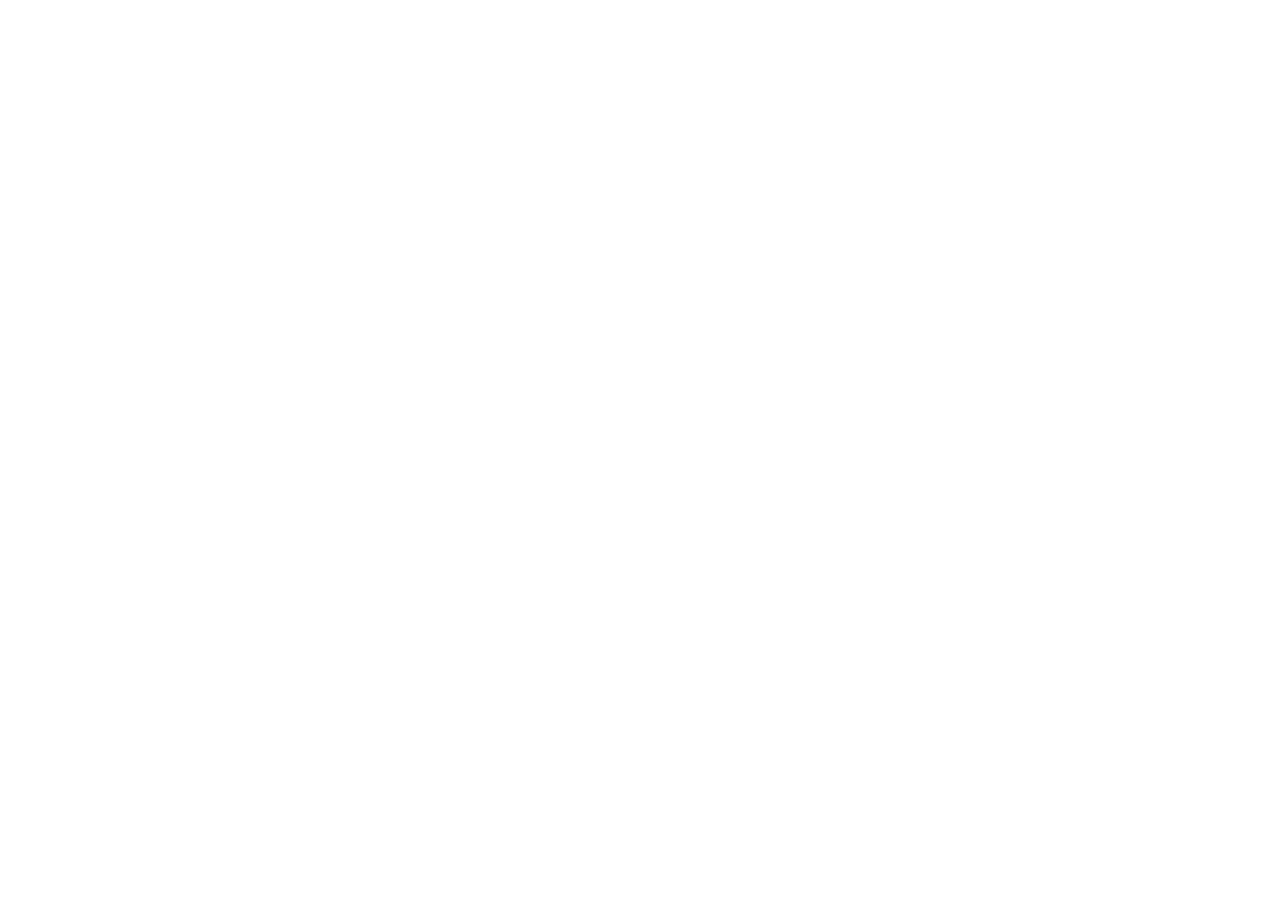
==== projects.html @ 1d249373 "add logo, changes on for the projects.html and certificates.html" ====
<!DOCTYPE html>
<html lang="en">
<head>
    <meta charset="UTF-8">
    <meta name="viewport" content="width=device-width, initial-scale=1.0">
    <title>Projects</title>
</head>
<body>
    
</body>
</html>
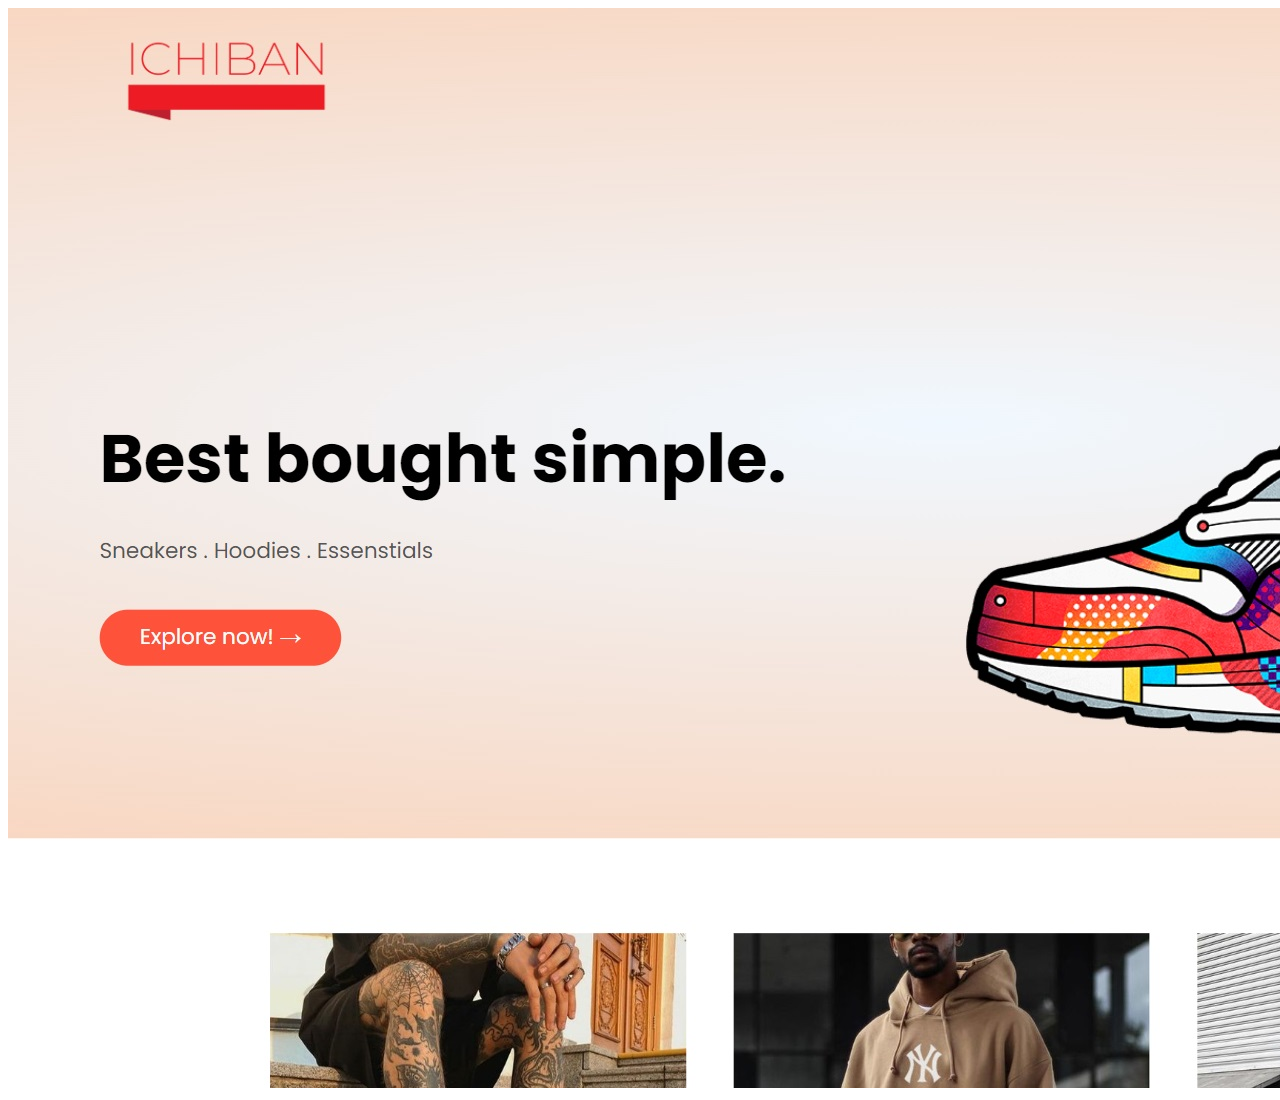
==== commit 449ecc96: "Sample Project presetation" ====
--- a/projects.html
+++ b/projects.html
@@ -6,6 +6,8 @@
     <title>Projects</title>
 </head>
 <body>
-    
+    <div id="ichiban">
+        <img src="images/ichiban.jpg" alt="picture">
+    </div>
 </body>
 </html>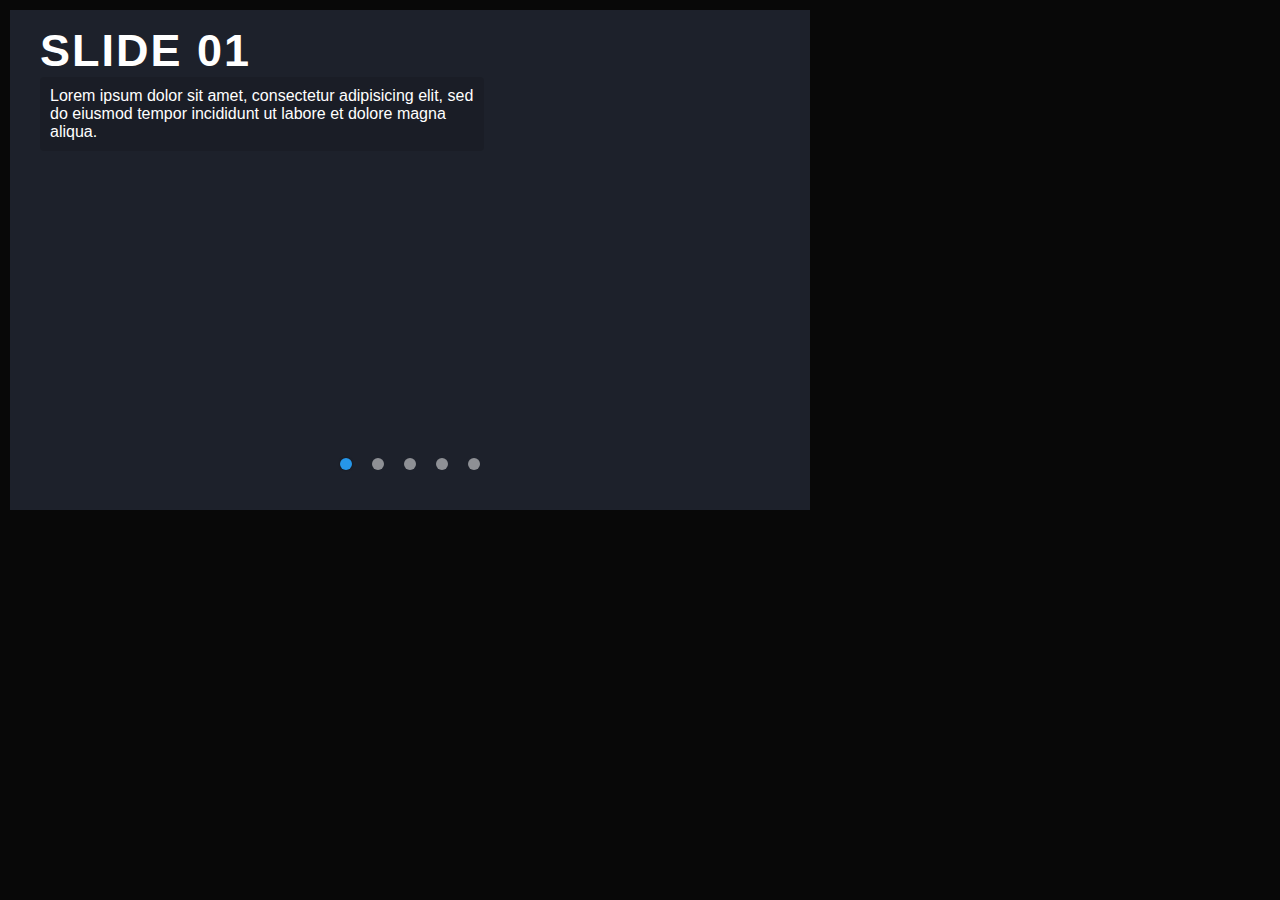
==== commit d95523bf: "Added Gallery slider" ====
--- a/projects.html
+++ b/projects.html
@@ -1,13 +1,113 @@
 <!DOCTYPE html>
-<html lang="en">
-<head>
-    <meta charset="UTF-8">
+<html lang="en" dir="ltr">
+  <head>
+    <meta charset="utf-8">
     <meta name="viewport" content="width=device-width, initial-scale=1.0">
     <title>Projects</title>
-</head>
-<body>
-    <div id="ichiban">
-        <img src="images/ichiban.jpg" alt="picture">
+    <link rel="stylesheet" href="style.css">
+  </head>
+  
+  <body class="projectslider">
+    <div class="img-slider">
+      <div class="slide active">
+        <img src="1.jpg" alt="">
+        <div class="info">
+          <h2>Slide 01</h2>
+          <p>Lorem ipsum dolor sit amet, consectetur adipisicing elit, sed do eiusmod tempor incididunt ut labore et dolore magna aliqua.</p>
+        </div>
+      </div>
+      <div class="slide">
+        <img src="2.jpg" alt="">
+        <div class="info">
+          <h2>Slide 02</h2>
+          <p>Lorem ipsum dolor sit amet, consectetur adipisicing elit, sed do eiusmod tempor incididunt ut labore et dolore magna aliqua.</p>
+        </div>
+      </div>
+      <div class="slide">
+        <img src="3.jpg" alt="">
+        <div class="info">
+          <h2>Slide 03</h2>
+          <p>Lorem ipsum dolor sit amet, consectetur adipisicing elit, sed do eiusmod tempor incididunt ut labore et dolore magna aliqua.</p>
+        </div>
+      </div>
+      <div class="slide">
+        <img src="4.jpg" alt="">
+        <div class="info">
+          <h2>Slide 04</h2>
+          <p>Lorem ipsum dolor sit amet, consectetur adipisicing elit, sed do eiusmod tempor incididunt ut labore et dolore magna aliqua.</p>
+        </div>
+      </div>
+      <div class="slide">
+        <img src="5.jpg" alt="">
+        <div class="info">
+          <h2>Slide 05</h2>
+          <p>Lorem ipsum dolor sit amet, consectetur adipisicing elit, sed do eiusmod tempor incididunt ut labore et dolore magna aliqua.</p>
+        </div>
+      </div>
+      <div class="navigation">
+        <div class="btn active"></div>
+        <div class="btn"></div>
+        <div class="btn"></div>
+        <div class="btn"></div>
+        <div class="btn"></div>
+      </div>
     </div>
-</body>
-</html>+
+    <script type="text/javascript">
+    var slides = document.querySelectorAll('.slide');
+    var btns = document.querySelectorAll('.btn');
+    let currentSlide = 1;
+
+    // Javascript for image slider manual navigation
+    var manualNav = function(manual){
+      slides.forEach((slide) => {
+        slide.classList.remove('active');
+
+        btns.forEach((btn) => {
+          btn.classList.remove('active');
+        });
+      });
+
+      slides[manual].classList.add('active');
+      btns[manual].classList.add('active');
+    }
+
+    btns.forEach((btn, i) => {
+      btn.addEventListener("click", () => {
+        manualNav(i);
+        currentSlide = i;
+      });
+    });
+
+    // Javascript for image slider autoplay navigation
+    var repeat = function(activeClass){
+      let active = document.getElementsByClassName('active');
+      let i = 1;
+
+      var repeater = () => {
+        setTimeout(function(){
+          [...active].forEach((activeSlide) => {
+            activeSlide.classList.remove('active');
+          });
+
+        slides[i].classList.add('active');
+        btns[i].classList.add('active');
+        i++;
+
+        if(slides.length == i){
+          i = 0;
+        }
+        if(i >= slides.length){
+          return;
+        }
+        repeater();
+      }, 10000);
+      }
+      repeater();
+    }
+    repeat();
+    </script>
+
+  </body>
+</html>
+      --- a/style.css
+++ b/style.css
@@ -0,0 +1,507 @@
+* {
+    padding: 0;
+    margin: 0;
+    font-family: 'Poppins', sans-serif;
+    box-sizing: border-box;
+}
+
+body {
+    background: #080808;
+    color: #fff;
+}
+
+#header {
+    width: 100%;
+    height: 100vh;
+    background-image: url(images/aboutmeBG.jpg);
+    background-size: cover;
+    background-position: center;
+}
+
+.container {
+    padding: 5px 5%;
+}
+
+nav {
+    display: flex;
+    align-items: center;
+    justify-content: space-between;
+    flex-wrap: wrap;
+}
+
+.logo {
+    width: 140px;
+}
+
+nav ul li {
+    display: inline-block;
+    list-style: none;
+    margin: 10px 20px;
+}
+
+nav ul li a {
+    color: white;
+    text-decoration: none;
+    font-size: 15px;
+    position: relative;
+}
+
+nav ul li a::after {
+    content: '';
+    width: 100%;
+    height: 3px;
+    background: #ff7a0d;
+    position: absolute;
+    left: 0;
+    bottom: -6px;
+}
+
+.header-text {
+    margin-top: 20%;
+    font-size: 30px;
+}
+
+.header-text h1 {
+    font-size: 60px;
+    margin-top: 20px;
+}
+
+.header-text h4 {
+    font-size: 15px;
+    margin-top: 20px;
+    color: #FFFFFF;
+    font-weight: 100;
+}
+
+.header-text p {
+    color: #ff7a0d;
+}
+
+.header-text h1 span {
+    color: #ff7a0d;
+    font-weight: bold;
+}
+
+/*about*/
+#about {
+    padding: 80px 0;
+    color: white;
+    width: 100%;
+    height: 100vh;
+    background-image: url(images/CredentialBG.jpg); 
+    background-size: cover;
+    background-position: center;
+}
+
+.row {
+    display: flex;
+    justify-content: space-between;
+    flex-wrap: wrap;
+}
+.about{
+    height: 300px;
+    
+}
+
+.about-col-1 {
+    flex-basis: 35%;
+}
+
+.about-col-1 img {
+    width: 100%;
+    border-radius: 15px;
+}
+
+.about-col-2 {
+    flex-basis: 60%;
+}
+
+.sub-title {
+    font-size: 60px;
+    font-weight: 600;
+    color: #FFFFFF;     
+}
+
+.tab-titles {
+    display: flex;
+    margin: 20px 0 40px;
+}
+
+.tab-links {
+    margin-right: 50px;
+    font-size: 18px;
+    font-weight: 500;
+    cursor: pointer;
+    position: relative;
+}
+
+.tab-links::after {
+    content: '';
+    width: 0;
+    height: 3px;
+    background: #ff7a0d;
+    position: absolute;
+    left: 0;
+    bottom: -8px;
+    transition: 0.5s;
+}
+
+.tab-links.active-link::after {
+    width: 50%;
+}
+
+.tab-contents ul li {
+    list-style: none;
+    margin: 10px 0;
+}
+
+.tab-contents ul li span {
+    color: #ff7a0d;
+    font-size: 20px;
+    margin-top: 5px;
+}
+
+.tab-contents {
+    display: none;
+}
+
+.tab-contents.active-tab {
+    display: block;
+}
+
+/*SOCIALS*/
+.social {
+    position: fixed;
+    right: 0;
+    height: 100vh;
+    display: flex;
+    flex-direction: column;
+    justify-content: center;
+    transform: translate(240px, 0);
+}
+
+.social a {
+    color: #fff;
+    background: rgba(0, 0, 0, 0.4);
+    font-size: 20px;
+    font-weight: 600;
+    text-decoration: none;
+    display: block;
+    margin: 5px;
+    padding: 20px;
+    width: 300px;
+    text-align: left;
+    border-radius: 50px;
+    margin-left: 20px;
+    transition: 1s;
+    transition-property: transform;
+}
+.social a span{
+    margin-left: 20px;
+    font-weight: 300;
+    font-size: 30px;
+    text-decoration: none;
+}
+
+.social a:hover {
+    transform: translate(-140px, 0);
+}
+
+.social i {
+    margin-left:3px;
+    font-size: 30px;
+    width: 30px;
+    height: 30px;
+}
+
+.social a:nth-child(1) i {
+    color: #1DA0F0;
+}
+
+.social a:nth-child(2) i {
+    color:  #0A66C2;
+}
+
+.social a:nth-child(3) i {
+    color: #E4405F;
+}
+
+.social a:nth-child(4) i {
+    color: antiquewhite;
+}
+
+#projects-container{
+    width: 100%;
+    height: 100vh;
+    background-image: url(images/P8pBqZ.jpg);
+    background-size: cover;
+    background-position: center;
+}
+#certificates-container{
+    width: 100%;
+    height: 100vh;
+    background-image: url(images/reverse.jpg);
+    background-size: cover;
+    background-position: center;
+}
+#experience li span {
+    font-size: 20px;
+}
+#experience li  {
+    font-size: 15px;
+}
+#education li span {
+    font-size: 20px;
+}
+#education li  {
+    font-size: 15px;
+}
+#certs li span {
+    font-size: 17px;
+}
+#certs li{
+    font-size:12px;
+}
+
+/* #gallery{
+    width: 100%;
+    height: 100vh;
+    background-image: url(images/handBG.jpg);
+    background-size: cover;
+    background-position: center;
+}
+.images img{
+    width: 320px;
+	height: 200px;
+	position: absolute;
+    margin-top: 30%;
+}
+.imagecontainer{
+    width: 350px;
+	height: 200px;
+	position: relative;
+	margin-left: 40%;
+	perspective: 1000px;
+	transform-style: preserve-3d;
+	transform: rotateX(-10deg) ;
+	animation: ror 20s linear infinite;
+}
+.images{
+    width: 100%;
+	position: absolute;
+	transform-style: preserve-3d;
+	animation: rotate 20s linear infinite;
+}
+@keyframes rotate{
+	from{
+
+	}
+	to{
+		transform: rotateY(360deg);
+	}
+}
+.images img:nth-child(1){
+	transform: rotateY(60deg) translateZ(300px);
+}
+.images img:nth-child(2){
+	transform: rotateY(120deg) translateZ(300px);
+}
+.images img:nth-child(3){
+	transform: rotateY(180deg) translateZ(300px);
+}
+.images img:nth-child(4){
+	transform: rotateY(240deg) translateZ(300px);
+}
+.images img:nth-child(5){
+	transform: rotateY(300deg) translateZ(300px);
+}
+.images img:nth-child(6){
+	transform: rotateY(360deg) translateZ(300px);
+}
+.images img:hover{
+	width: 340px;
+	height: 220px;
+	cursor: pointer;
+}
+.gallerytext{
+    font-size: 20px;
+    font-weight: 300;
+    color: antiquewhite;
+    margin-top: 22%;    
+    text-align: center;
+} */
+
+
+
+.projectslider * {
+  margin: 0;
+  padding: 0;
+  box-sizing: border-box;
+  font-family: "Poppins", sans-serif;
+}
+
+.projectslider body{
+  height: 100vh;
+  display: flex;
+  justify-content: center;
+  align-items: center;
+  background: #1D212B;
+}
+
+.img-slider{
+  position: relative;
+  width: 800px;
+  height: 500px;
+  margin: 10px;
+  background: #1D212B;
+}
+
+.img-slider .slide{
+  z-index: 1;
+  position: absolute;
+  width: 100%;
+  clip-path: circle(0% at 0 50%);
+}
+
+.img-slider .slide.active{
+  clip-path: circle(150% at 0 50%);
+  transition: 2s;
+  transition-property: clip-path;
+}
+
+.img-slider .slide img{
+  z-index: 1;
+  width: 100%;
+  border-radius: 5px;
+}
+
+.img-slider .slide .info{
+  position: absolute;
+  top: 0;
+  padding: 15px 30px;
+}
+
+.img-slider .slide .info h2{
+  color: #fff;
+  font-size: 45px;
+  text-transform: uppercase;
+  font-weight: 800;
+  letter-spacing: 2px;
+}
+
+.img-slider .slide .info p{
+  color: #fff;
+  background: rgba(0, 0, 0, 0.1);
+  font-size: 16px;
+  width: 60%;
+  padding: 10px;
+  border-radius: 4px;
+}
+
+.img-slider .navigation{
+  z-index: 2;
+  position: absolute;
+  display: flex;
+  bottom: 30px;
+  left: 50%;
+  transform: translateX(-50%);
+}
+
+.img-slider .navigation .btn{
+  background: rgba(255, 255, 255, 0.5);
+  width: 12px;
+  height: 12px;
+  margin: 10px;
+  border-radius: 50%;
+  cursor: pointer;
+}
+
+.img-slider .navigation .btn.active{
+  background: #2696E9;
+  box-shadow: 0 0 2px rgba(0, 0, 0, 0.5);
+}
+
+@media (max-width: 820px){
+  .img-slider{
+    width: 600px;
+    height: 375px;
+  }
+
+  .img-slider .slide .info{
+    padding: 10px 25px;
+  }
+
+  .img-slider .slide .info h2{
+    font-size: 35px;
+  }
+
+  .img-slider .slide .info p{
+    width: 70%;
+    font-size: 15px;
+  }
+
+  .img-slider .navigation{
+    bottom: 25px;
+  }
+
+  .img-slider .navigation .btn{
+    width: 10px;
+    height: 10px;
+    margin: 8px;
+  }
+}
+
+@media (max-width: 620px){
+  .img-slider{
+    width: 400px;
+    height: 250px;
+  }
+
+  .img-slider .slide .info{
+    padding: 10px 20px;
+  }
+
+  .img-slider .slide .info h2{
+    font-size: 30px;
+  }
+
+  .img-slider .slide .info p{
+    width: 80%;
+    font-size: 13px;
+  }
+
+  .img-slider .navigation{
+    bottom: 15px;
+  }
+
+  .img-slider .navigation .btn{
+    width: 8px;
+    height: 8px;
+    margin: 6px;
+  }
+}
+
+@media (max-width: 420px){
+  .img-slider{
+    width: 320px;
+    height: 200px;
+  }
+
+  .img-slider .slide .info{
+    padding: 5px 10px;
+  }
+
+  .img-slider .slide .info h2{
+    font-size: 25px;
+  }
+
+  .img-slider .slide .info p{
+    width: 90%;
+    font-size: 11px;
+  }
+
+  .img-slider .navigation{
+    bottom: 10px;
+  }
+}
+      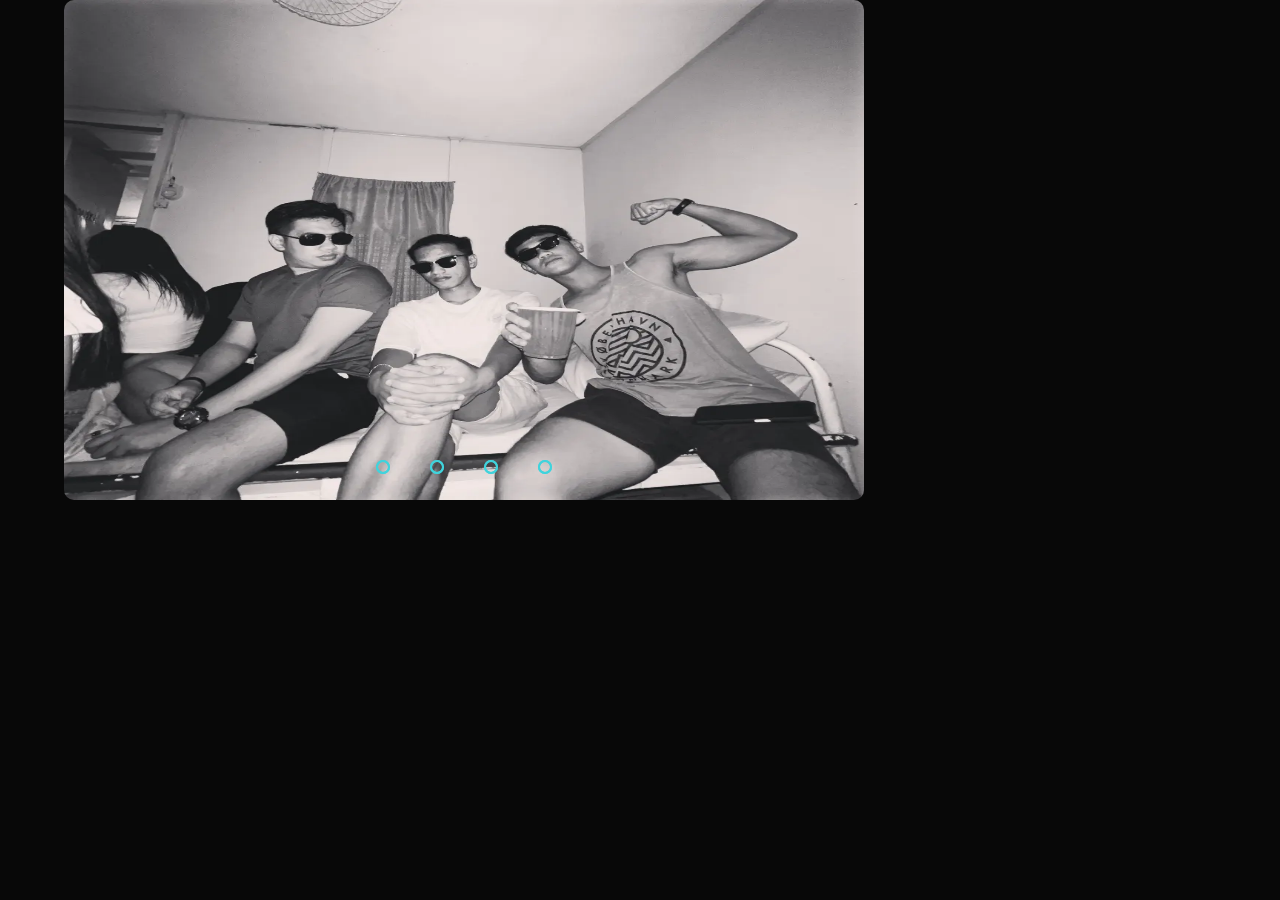
==== commit a55c2268: "image slider implemented" ====
--- a/projects.html
+++ b/projects.html
@@ -8,104 +8,59 @@
   </head>
   
   <body class="projectslider">
-    <div class="img-slider">
-      <div class="slide active">
-        <img src="1.jpg" alt="">
-        <div class="info">
-          <h2>Slide 01</h2>
-          <p>Lorem ipsum dolor sit amet, consectetur adipisicing elit, sed do eiusmod tempor incididunt ut labore et dolore magna aliqua.</p>
+
+    <!--image slider start-->
+    <div class="slider">
+      <div class="slides">
+        <!--radio buttons start-->
+        <input type="radio" name="radio-btn" id="radio1">
+        <input type="radio" name="radio-btn" id="radio2">
+        <input type="radio" name="radio-btn" id="radio3">
+        <input type="radio" name="radio-btn" id="radio4">
+        <!--radio buttons end-->
+        <!--slide images start-->
+        <div class="slide first">
+          <img src="images/1.jpg" alt="">
         </div>
+        <div class="slide">
+          <img src="2.jpg" alt="">
+        </div>
+        <div class="slide">
+          <img src="3.jpg" alt="">
+        </div>
+        <div class="slide">
+          <img src="4.jpg" alt="">
+        </div>
+        <!--slide images end-->
+        <!--automatic navigation start-->
+        <div class="navigation-auto">
+          <div class="auto-btn1"></div>
+          <div class="auto-btn2"></div>
+          <div class="auto-btn3"></div>
+          <div class="auto-btn4"></div>
+        </div>
+        <!--automatic navigation end-->
       </div>
-      <div class="slide">
-        <img src="2.jpg" alt="">
-        <div class="info">
-          <h2>Slide 02</h2>
-          <p>Lorem ipsum dolor sit amet, consectetur adipisicing elit, sed do eiusmod tempor incididunt ut labore et dolore magna aliqua.</p>
-        </div>
+      <!--manual navigation start-->
+      <div class="navigation-manual">
+        <label for="radio1" class="manual-btn"></label>
+        <label for="radio2" class="manual-btn"></label>
+        <label for="radio3" class="manual-btn"></label>
+        <label for="radio4" class="manual-btn"></label>
       </div>
-      <div class="slide">
-        <img src="3.jpg" alt="">
-        <div class="info">
-          <h2>Slide 03</h2>
-          <p>Lorem ipsum dolor sit amet, consectetur adipisicing elit, sed do eiusmod tempor incididunt ut labore et dolore magna aliqua.</p>
-        </div>
-      </div>
-      <div class="slide">
-        <img src="4.jpg" alt="">
-        <div class="info">
-          <h2>Slide 04</h2>
-          <p>Lorem ipsum dolor sit amet, consectetur adipisicing elit, sed do eiusmod tempor incididunt ut labore et dolore magna aliqua.</p>
-        </div>
-      </div>
-      <div class="slide">
-        <img src="5.jpg" alt="">
-        <div class="info">
-          <h2>Slide 05</h2>
-          <p>Lorem ipsum dolor sit amet, consectetur adipisicing elit, sed do eiusmod tempor incididunt ut labore et dolore magna aliqua.</p>
-        </div>
-      </div>
-      <div class="navigation">
-        <div class="btn active"></div>
-        <div class="btn"></div>
-        <div class="btn"></div>
-        <div class="btn"></div>
-        <div class="btn"></div>
-      </div>
+      <!--manual navigation end-->
     </div>
+    <!--image slider end-->
 
     <script type="text/javascript">
-    var slides = document.querySelectorAll('.slide');
-    var btns = document.querySelectorAll('.btn');
-    let currentSlide = 1;
-
-    // Javascript for image slider manual navigation
-    var manualNav = function(manual){
-      slides.forEach((slide) => {
-        slide.classList.remove('active');
-
-        btns.forEach((btn) => {
-          btn.classList.remove('active');
-        });
-      });
-
-      slides[manual].classList.add('active');
-      btns[manual].classList.add('active');
-    }
-
-    btns.forEach((btn, i) => {
-      btn.addEventListener("click", () => {
-        manualNav(i);
-        currentSlide = i;
-      });
-    });
-
-    // Javascript for image slider autoplay navigation
-    var repeat = function(activeClass){
-      let active = document.getElementsByClassName('active');
-      let i = 1;
-
-      var repeater = () => {
-        setTimeout(function(){
-          [...active].forEach((activeSlide) => {
-            activeSlide.classList.remove('active');
-          });
-
-        slides[i].classList.add('active');
-        btns[i].classList.add('active');
-        i++;
-
-        if(slides.length == i){
-          i = 0;
-        }
-        if(i >= slides.length){
-          return;
-        }
-        repeater();
-      }, 10000);
+    var counter = 1;
+    setInterval(function(){
+      document.getElementById('radio' + counter).checked = true;
+      counter++;
+      if(counter > 4){
+        counter = 1;
       }
-      repeater();
-    }
-    repeat();
+    }, 5000);
     </script>
 
   </body>
--- a/style.css
+++ b/style.css
@@ -332,176 +332,122 @@
 } */
 
 
-
-.projectslider * {
+.projectslider body{
   margin: 0;
   padding: 0;
-  box-sizing: border-box;
-  font-family: "Poppins", sans-serif;
-}
-
-.projectslider body{
   height: 100vh;
   display: flex;
   justify-content: center;
   align-items: center;
-  background: #1D212B;
-}
-
-.img-slider{
+  background: #23E3C9;
+}
+
+.slider{
   position: relative;
+  top: 10%;
+  left: 5%;
   width: 800px;
   height: 500px;
-  margin: 10px;
-  background: #1D212B;
-}
-
-.img-slider .slide{
-  z-index: 1;
+  border-radius: 10px;
+  overflow: hidden;
+}
+
+.slides{
+  width: 500%;
+  height: 500px;
+  display: flex;
+}
+
+.slides input{
+  display: none;
+}
+
+.slide{
+  width: 20%;
+  transition: 2s;
+}
+
+.slide img{
+  width: 800px;
+  height: 500px;
+}
+
+/*css for manual slide navigation*/
+
+.navigation-manual{
   position: absolute;
-  width: 100%;
-  clip-path: circle(0% at 0 50%);
-}
-
-.img-slider .slide.active{
-  clip-path: circle(150% at 0 50%);
-  transition: 2s;
-  transition-property: clip-path;
-}
-
-.img-slider .slide img{
-  z-index: 1;
-  width: 100%;
-  border-radius: 5px;
-}
-
-.img-slider .slide .info{
-  position: absolute;
-  top: 0;
-  padding: 15px 30px;
-}
-
-.img-slider .slide .info h2{
-  color: #fff;
-  font-size: 45px;
-  text-transform: uppercase;
-  font-weight: 800;
-  letter-spacing: 2px;
-}
-
-.img-slider .slide .info p{
-  color: #fff;
-  background: rgba(0, 0, 0, 0.1);
-  font-size: 16px;
-  width: 60%;
-  padding: 10px;
-  border-radius: 4px;
-}
-
-.img-slider .navigation{
-  z-index: 2;
+  width: 800px;
+  margin-top: -40px;
+  display: flex;
+  justify-content: center;
+}
+
+.manual-btn{
+  border: 2px solid #40D3DC;
+  padding: 5px;
+  border-radius: 10px;
+  cursor: pointer;
+  transition: 1s;
+}
+
+.manual-btn:not(:last-child){
+  margin-right: 40px;
+}
+
+.manual-btn:hover{
+  background: #40D3DC;
+}
+
+#radio1:checked ~ .first{
+  margin-left: 0;
+}
+
+#radio2:checked ~ .first{
+  margin-left: -20%;
+}
+
+#radio3:checked ~ .first{
+  margin-left: -40%;
+}
+
+#radio4:checked ~ .first{
+  margin-left: -60%;
+}
+
+/*css for automatic navigation*/
+
+.navigation-auto{
   position: absolute;
   display: flex;
-  bottom: 30px;
-  left: 50%;
-  transform: translateX(-50%);
-}
-
-.img-slider .navigation .btn{
-  background: rgba(255, 255, 255, 0.5);
-  width: 12px;
-  height: 12px;
-  margin: 10px;
-  border-radius: 50%;
-  cursor: pointer;
-}
-
-.img-slider .navigation .btn.active{
-  background: #2696E9;
-  box-shadow: 0 0 2px rgba(0, 0, 0, 0.5);
-}
-
-@media (max-width: 820px){
-  .img-slider{
-    width: 600px;
-    height: 375px;
-  }
-
-  .img-slider .slide .info{
-    padding: 10px 25px;
-  }
-
-  .img-slider .slide .info h2{
-    font-size: 35px;
-  }
-
-  .img-slider .slide .info p{
-    width: 70%;
-    font-size: 15px;
-  }
-
-  .img-slider .navigation{
-    bottom: 25px;
-  }
-
-  .img-slider .navigation .btn{
-    width: 10px;
-    height: 10px;
-    margin: 8px;
-  }
-}
-
-@media (max-width: 620px){
-  .img-slider{
-    width: 400px;
-    height: 250px;
-  }
-
-  .img-slider .slide .info{
-    padding: 10px 20px;
-  }
-
-  .img-slider .slide .info h2{
-    font-size: 30px;
-  }
-
-  .img-slider .slide .info p{
-    width: 80%;
-    font-size: 13px;
-  }
-
-  .img-slider .navigation{
-    bottom: 15px;
-  }
-
-  .img-slider .navigation .btn{
-    width: 8px;
-    height: 8px;
-    margin: 6px;
-  }
-}
-
-@media (max-width: 420px){
-  .img-slider{
-    width: 320px;
-    height: 200px;
-  }
-
-  .img-slider .slide .info{
-    padding: 5px 10px;
-  }
-
-  .img-slider .slide .info h2{
-    font-size: 25px;
-  }
-
-  .img-slider .slide .info p{
-    width: 90%;
-    font-size: 11px;
-  }
-
-  .img-slider .navigation{
-    bottom: 10px;
-  }
+  width: 800px;
+  justify-content: center;
+  margin-top: 460px;
+}
+
+.navigation-auto div{
+  border: 2px solid #40D3DC;
+  padding: 5px;
+  border-radius: 10px;
+  transition: 1s;
+}
+
+.navigation-auto div:not(:last-child){
+  margin-right: 40px;
+}
+
+#radio1:checked ~ .navigation-auto .auto-btn1{
+  background: #40D3DC;
+}
+
+#radio2:checked ~ .navigation-auto .auto-btn2{
+  background: #40D3DC;
+}
+
+#radio3:checked ~ .navigation-auto .auto-btn3{
+  background: #40D3DC;
+}
+
+#radio4:checked ~ .navigation-auto .auto-btn4{
+  background: #40D3DC;
 }
       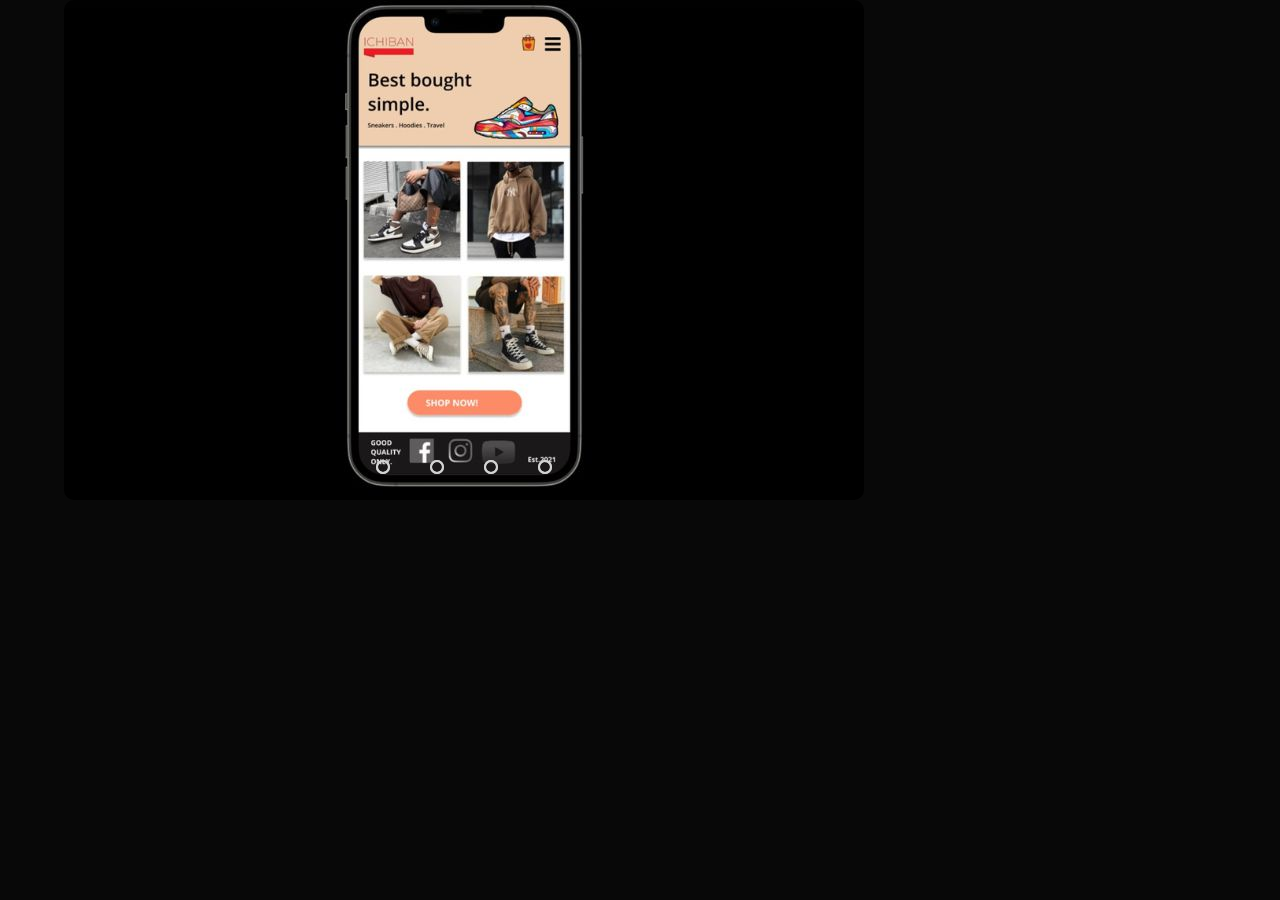
==== commit 9e3a3fda: "Upload/Deleted Images" ====
--- a/projects.html
+++ b/projects.html
@@ -20,16 +20,16 @@
         <!--radio buttons end-->
         <!--slide images start-->
         <div class="slide first">
-          <img src="images/1.jpg" alt="">
+          <img src="images/1 Ichiban.jpg" alt="">
         </div>
         <div class="slide">
-          <img src="2.jpg" alt="">
+          <img src="images/2 Ichiban.jpg" alt="">
         </div>
         <div class="slide">
-          <img src="3.jpg" alt="">
+          <img src="images/3 Ichiban.jpg" alt="">
         </div>
         <div class="slide">
-          <img src="4.jpg" alt="">
+          <img src="images/4 Ichiban.jpg" alt="">
         </div>
         <!--slide images end-->
         <!--automatic navigation start-->
--- a/style.css
+++ b/style.css
@@ -383,7 +383,7 @@
 }
 
 .manual-btn{
-  border: 2px solid #40D3DC;
+  border: 2px solid #d3d3d3 ;
   padding: 5px;
   border-radius: 10px;
   cursor: pointer;
@@ -395,7 +395,7 @@
 }
 
 .manual-btn:hover{
-  background: #40D3DC;
+  background: #d3d3d3;
 }
 
 #radio1:checked ~ .first{
@@ -425,7 +425,7 @@
 }
 
 .navigation-auto div{
-  border: 2px solid #40D3DC;
+  border: 2px solid #d3d3d3;
   padding: 5px;
   border-radius: 10px;
   transition: 1s;
@@ -436,18 +436,18 @@
 }
 
 #radio1:checked ~ .navigation-auto .auto-btn1{
-  background: #40D3DC;
+  background: #d3d3d3;
 }
 
 #radio2:checked ~ .navigation-auto .auto-btn2{
-  background: #40D3DC;
+  background: #d3d3d3;
 }
 
 #radio3:checked ~ .navigation-auto .auto-btn3{
-  background: #40D3DC;
+  background: #d3d3d3;
 }
 
 #radio4:checked ~ .navigation-auto .auto-btn4{
-  background: #40D3DC;
+  background: #d3d3d3;
 }
       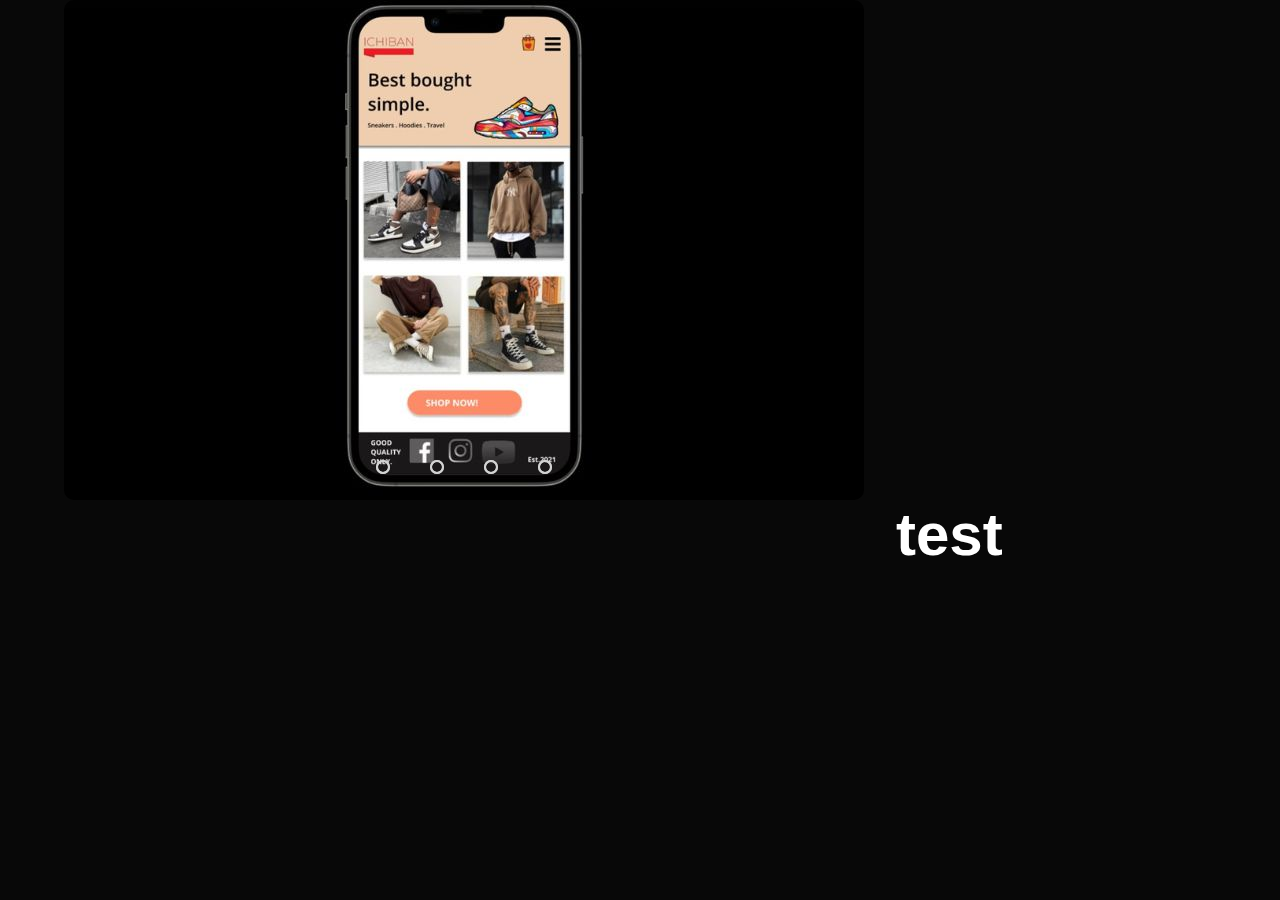
==== commit 43dc7da6: "Implement text description for image slider" ====
--- a/projects.html
+++ b/projects.html
@@ -50,18 +50,12 @@
       </div>
       <!--manual navigation end-->
     </div>
+    <div class="projectDescription">
+      <p>
+        test
+      </p>
+    </div>
     <!--image slider end-->
-
-    <script type="text/javascript">
-    var counter = 1;
-    setInterval(function(){
-      document.getElementById('radio' + counter).checked = true;
-      counter++;
-      if(counter > 4){
-        counter = 1;
-      }
-    }, 5000);
-    </script>
 
   </body>
 </html>
--- a/style.css
+++ b/style.css
@@ -450,4 +450,15 @@
 #radio4:checked ~ .navigation-auto .auto-btn4{
   background: #d3d3d3;
 }
-      +
+.projectDescription {
+    font-size: 60px;
+    font-weight: 600;
+    color: #FFFFFF; 
+  }
+  
+  .projectDescription p {
+    
+    margin-left: 70%;
+  }
+  